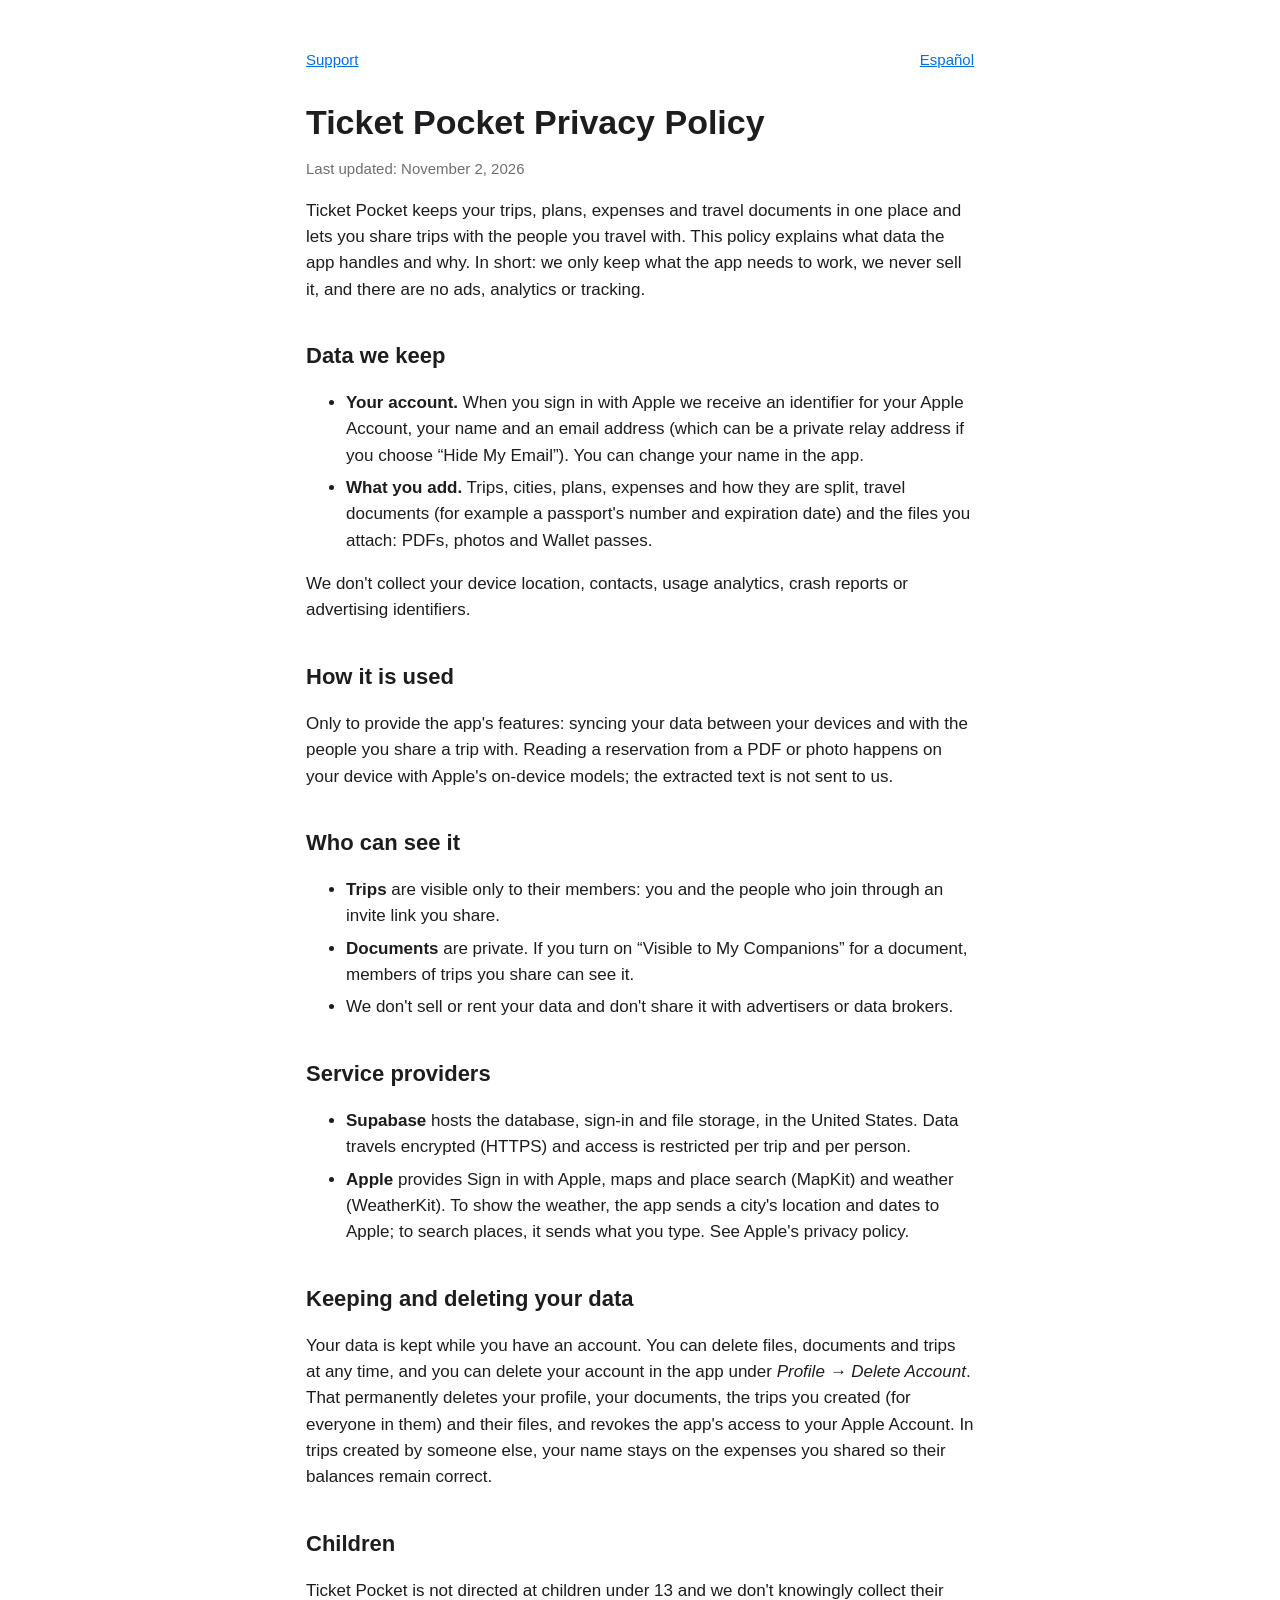
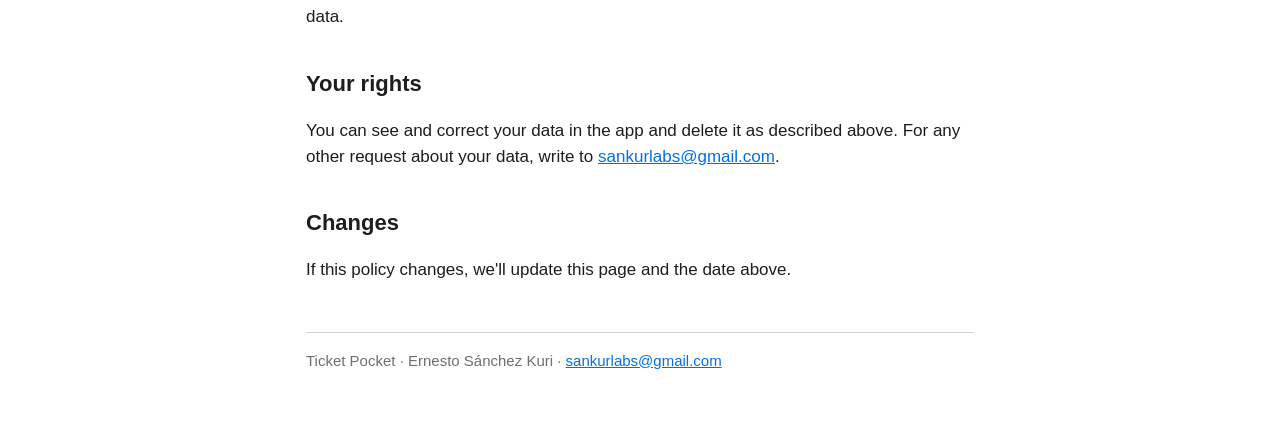
==== ticket-pocket/privacy/index.html @ 851bdd75 "Ticket Pocket support and privacy pages" ====
<!doctype html>
<html lang="en">
<head>
  <meta charset="utf-8">
  <meta name="viewport" content="width=device-width, initial-scale=1">
  <title>Ticket Pocket – Privacy Policy</title>
  <link rel="stylesheet" href="/style.css">
</head>
<body>
<main>
  <nav><a href="/ticket-pocket/support/">Support</a><a href="/ticket-pocket/privacy/es/" lang="es">Español</a></nav>
  <h1>Ticket Pocket Privacy Policy</h1>
  <p class="updated">Last updated: November 2, 2026</p>

  <p>Ticket Pocket keeps your trips, plans, expenses and travel documents in one place and lets you share
  trips with the people you travel with. This policy explains what data the app handles and why.
  In short: we only keep what the app needs to work, we never sell it, and there are no ads, analytics
  or tracking.</p>

  <h2>Data we keep</h2>
  <ul>
    <li><strong>Your account.</strong> When you sign in with Apple we receive an identifier for your Apple
      Account, your name and an email address (which can be a private relay address if you choose
      “Hide My Email”). You can change your name in the app.</li>
    <li><strong>What you add.</strong> Trips, cities, plans, expenses and how they are split, travel
      documents (for example a passport's number and expiration date) and the files you attach: PDFs,
      photos and Wallet passes.</li>
  </ul>
  <p>We don't collect your device location, contacts, usage analytics, crash reports or advertising
  identifiers.</p>

  <h2>How it is used</h2>
  <p>Only to provide the app's features: syncing your data between your devices and with the people you
  share a trip with. Reading a reservation from a PDF or photo happens on your device with Apple's
  on-device models; the extracted text is not sent to us.</p>

  <h2>Who can see it</h2>
  <ul>
    <li><strong>Trips</strong> are visible only to their members: you and the people who join through an
      invite link you share.</li>
    <li><strong>Documents</strong> are private. If you turn on “Visible to My Companions” for a
      document, members of trips you share can see it.</li>
    <li>We don't sell or rent your data and don't share it with advertisers or data brokers.</li>
  </ul>

  <h2>Service providers</h2>
  <ul>
    <li><strong>Supabase</strong> hosts the database, sign-in and file storage, in the United States.
      Data travels encrypted (HTTPS) and access is restricted per trip and per person.</li>
    <li><strong>Apple</strong> provides Sign in with Apple, maps and place search (MapKit) and weather
      (WeatherKit). To show the weather, the app sends a city's location and dates to Apple; to search
      places, it sends what you type. See Apple's privacy policy.</li>
  </ul>

  <h2>Keeping and deleting your data</h2>
  <p>Your data is kept while you have an account. You can delete files, documents and trips at any time,
  and you can delete your account in the app under <em>Profile → Delete Account</em>. That permanently
  deletes your profile, your documents, the trips you created (for everyone in them) and their files, and
  revokes the app's access to your Apple Account. In trips created by someone else, your name stays on the
  expenses you shared so their balances remain correct.</p>

  <h2>Children</h2>
  <p>Ticket Pocket is not directed at children under 13 and we don't knowingly collect their data.</p>

  <h2>Your rights</h2>
  <p>You can see and correct your data in the app and delete it as described above. For any other
  request about your data, write to <a href="mailto:sankurlabs@gmail.com">sankurlabs@gmail.com</a>.</p>

  <h2>Changes</h2>
  <p>If this policy changes, we'll update this page and the date above.</p>

  <footer>Ticket Pocket · Ernesto Sánchez Kuri · <a href="mailto:sankurlabs@gmail.com">sankurlabs@gmail.com</a></footer>
</main>
</body>
</html>
---- style.css ----
:root {
  --bg: #ffffff;
  --text: #1d1d1f;
  --muted: #6e6e73;
  --accent: #0071e3;
  --line: #d2d2d7;
}
@media (prefers-color-scheme: dark) {
  :root {
    --bg: #000000;
    --text: #f5f5f7;
    --muted: #a1a1a6;
    --accent: #2997ff;
    --line: #424245;
  }
}
* { box-sizing: border-box; }
body {
  margin: 0;
  background: var(--bg);
  color: var(--text);
  font: 17px/1.55 -apple-system, BlinkMacSystemFont, "Segoe UI", Roboto, sans-serif;
}
main { max-width: 700px; margin: 0 auto; padding: 48px 16px 64px; }
nav { display: flex; justify-content: space-between; gap: 16px; font-size: 15px; margin-bottom: 32px; }
a { color: var(--accent); }
h1 { font-size: 34px; line-height: 1.15; margin: 0 0 8px; }
h2 { font-size: 22px; margin: 36px 0 8px; }
.updated, footer { color: var(--muted); font-size: 15px; }
footer { border-top: 1px solid var(--line); margin-top: 48px; padding-top: 16px; }
li { margin-bottom: 6px; }
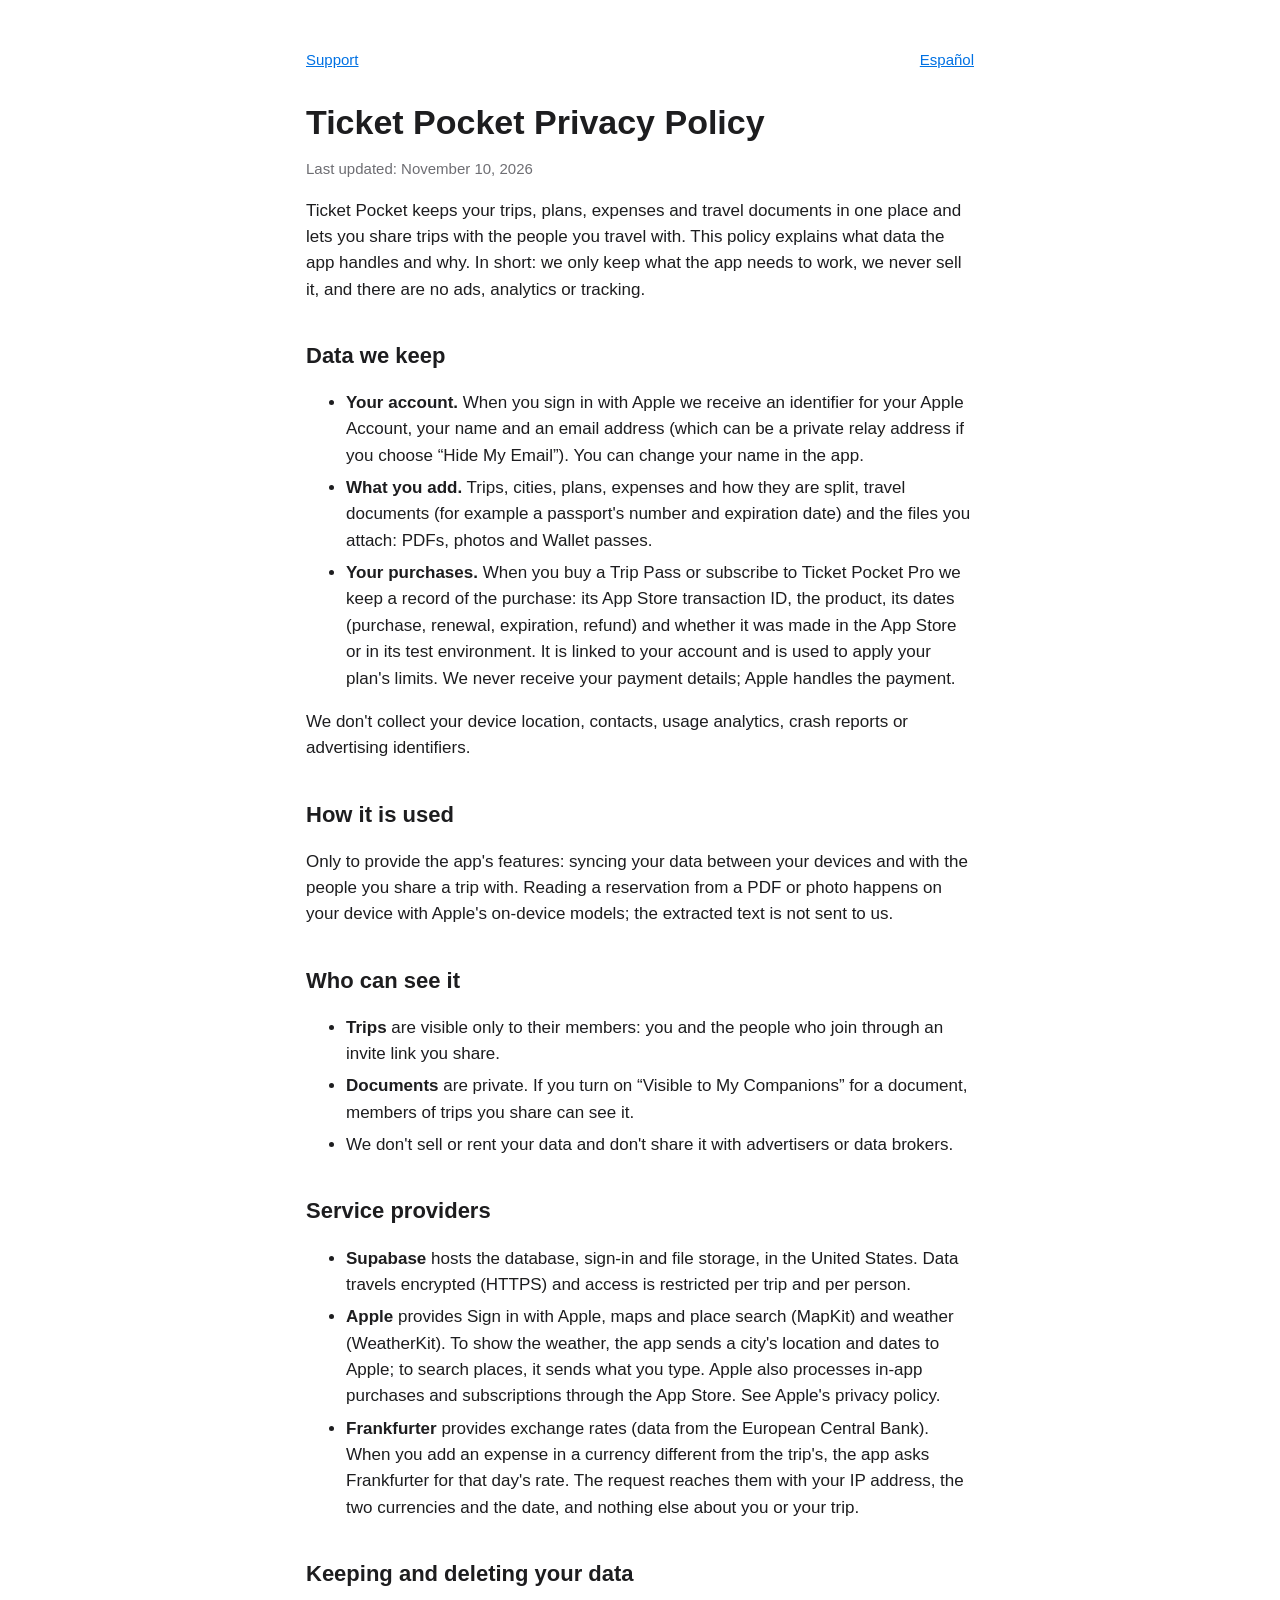
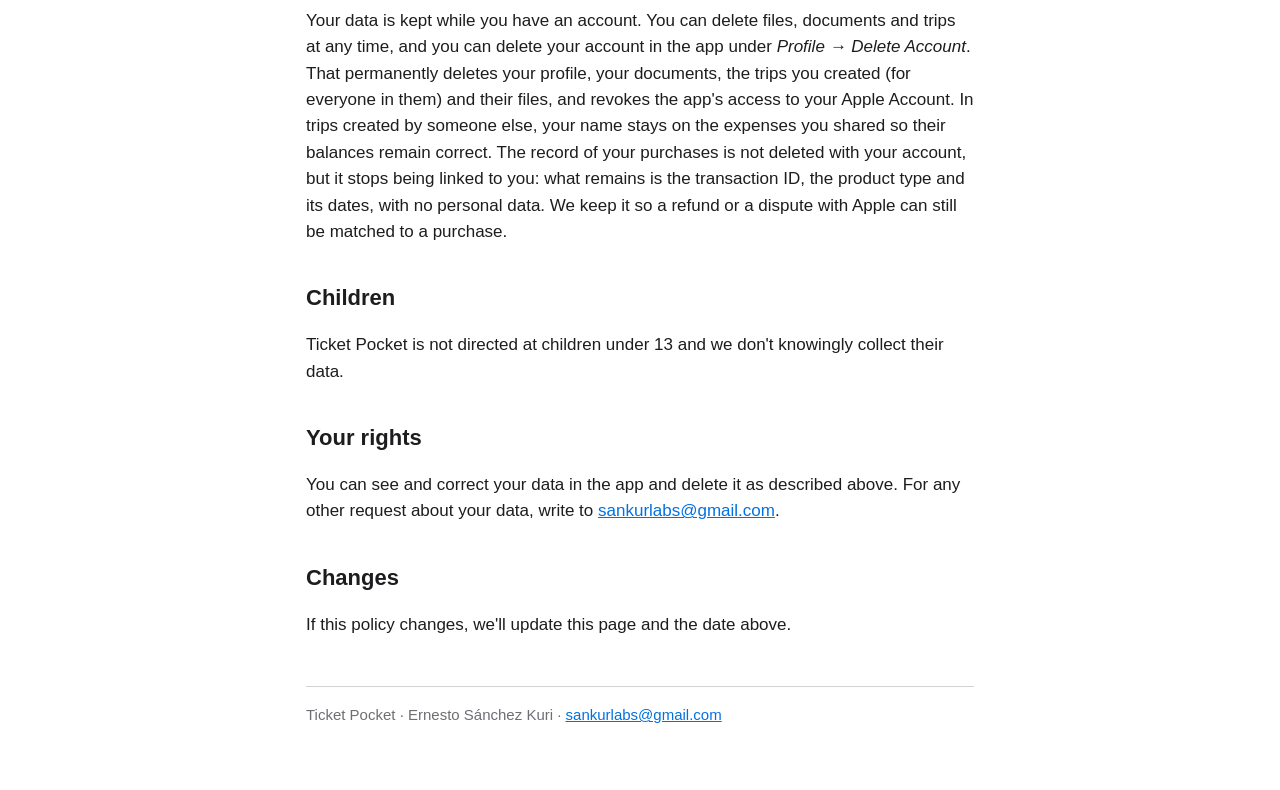
==== commit 40b93019: "Privacy policy: purchases and Frankfurter Ticket Pocket now records App Store purchases (issue #73) " ====
--- a/ticket-pocket/privacy/index.html
+++ b/ticket-pocket/privacy/index.html
@@ -10,7 +10,7 @@
 <main>
   <nav><a href="/ticket-pocket/support/">Support</a><a href="/ticket-pocket/privacy/es/" lang="es">Español</a></nav>
   <h1>Ticket Pocket Privacy Policy</h1>
-  <p class="updated">Last updated: November 2, 2026</p>
+  <p class="updated">Last updated: November 10, 2026</p>
 
   <p>Ticket Pocket keeps your trips, plans, expenses and travel documents in one place and lets you share
   trips with the people you travel with. This policy explains what data the app handles and why.
@@ -25,6 +25,11 @@
     <li><strong>What you add.</strong> Trips, cities, plans, expenses and how they are split, travel
       documents (for example a passport's number and expiration date) and the files you attach: PDFs,
       photos and Wallet passes.</li>
+    <li><strong>Your purchases.</strong> When you buy a Trip Pass or subscribe to Ticket Pocket Pro we keep
+      a record of the purchase: its App Store transaction ID, the product, its dates (purchase, renewal,
+      expiration, refund) and whether it was made in the App Store or in its test environment. It is linked
+      to your account and is used to apply your plan's limits. We never receive your payment details; Apple
+      handles the payment.</li>
   </ul>
   <p>We don't collect your device location, contacts, usage analytics, crash reports or advertising
   identifiers.</p>
@@ -49,7 +54,12 @@
       Data travels encrypted (HTTPS) and access is restricted per trip and per person.</li>
     <li><strong>Apple</strong> provides Sign in with Apple, maps and place search (MapKit) and weather
       (WeatherKit). To show the weather, the app sends a city's location and dates to Apple; to search
-      places, it sends what you type. See Apple's privacy policy.</li>
+      places, it sends what you type. Apple also processes in-app purchases and subscriptions through the
+      App Store. See Apple's privacy policy.</li>
+    <li><strong>Frankfurter</strong> provides exchange rates (data from the European Central Bank). When you
+      add an expense in a currency different from the trip's, the app asks Frankfurter for that day's rate.
+      The request reaches them with your IP address, the two currencies and the date, and nothing else about
+      you or your trip.</li>
   </ul>
 
   <h2>Keeping and deleting your data</h2>
@@ -57,7 +67,10 @@
   and you can delete your account in the app under <em>Profile → Delete Account</em>. That permanently
   deletes your profile, your documents, the trips you created (for everyone in them) and their files, and
   revokes the app's access to your Apple Account. In trips created by someone else, your name stays on the
-  expenses you shared so their balances remain correct.</p>
+  expenses you shared so their balances remain correct. The record of your purchases is not deleted with
+  your account, but it stops being linked to you: what remains is the transaction ID, the product type and
+  its dates, with no personal data. We keep it so a refund or a dispute with Apple can still be matched to a
+  purchase.</p>
 
   <h2>Children</h2>
   <p>Ticket Pocket is not directed at children under 13 and we don't knowingly collect their data.</p>
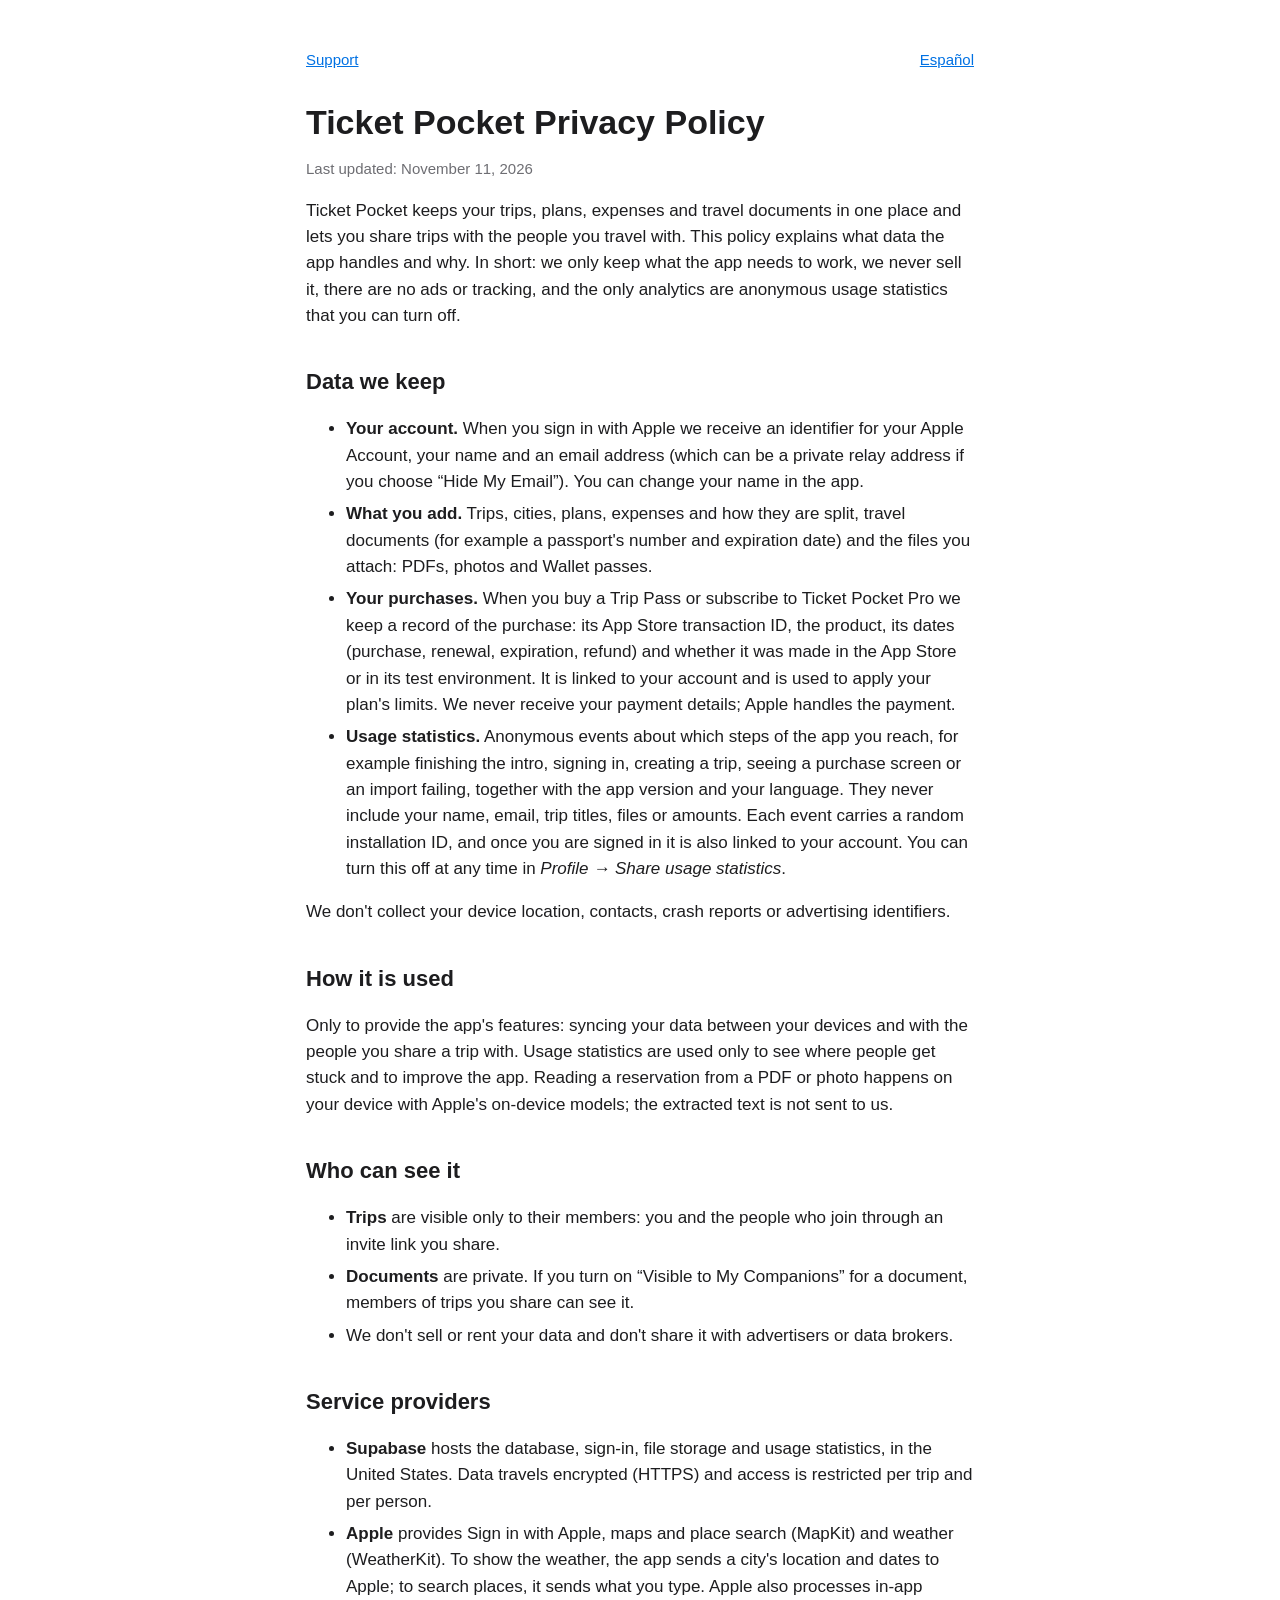
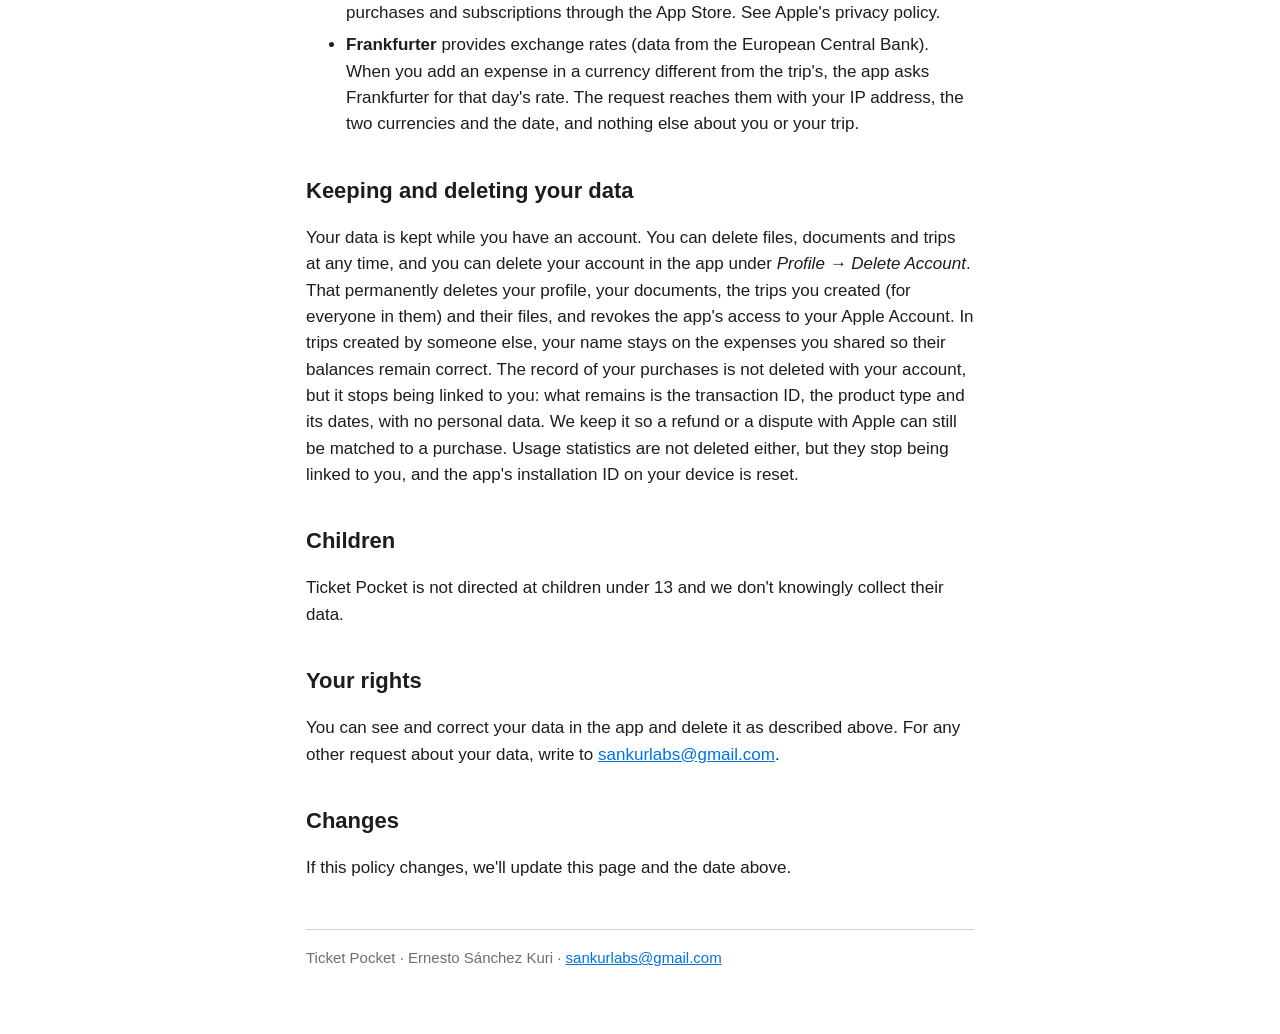
==== commit 2871c2b1: "Privacy policy: anonymous usage statistics Co-Authored-By: Claude Sonnet 5.5 <noreply@anthropic.com>" ====
--- a/ticket-pocket/privacy/index.html
+++ b/ticket-pocket/privacy/index.html
@@ -10,12 +10,12 @@
 <main>
   <nav><a href="/ticket-pocket/support/">Support</a><a href="/ticket-pocket/privacy/es/" lang="es">Español</a></nav>
   <h1>Ticket Pocket Privacy Policy</h1>
-  <p class="updated">Last updated: November 10, 2026</p>
+  <p class="updated">Last updated: November 11, 2026</p>
 
   <p>Ticket Pocket keeps your trips, plans, expenses and travel documents in one place and lets you share
   trips with the people you travel with. This policy explains what data the app handles and why.
-  In short: we only keep what the app needs to work, we never sell it, and there are no ads, analytics
-  or tracking.</p>
+  In short: we only keep what the app needs to work, we never sell it, there are no ads or tracking, and
+  the only analytics are anonymous usage statistics that you can turn off.</p>
 
   <h2>Data we keep</h2>
   <ul>
@@ -30,13 +30,19 @@
       expiration, refund) and whether it was made in the App Store or in its test environment. It is linked
       to your account and is used to apply your plan's limits. We never receive your payment details; Apple
       handles the payment.</li>
+    <li><strong>Usage statistics.</strong> Anonymous events about which steps of the app you reach, for
+      example finishing the intro, signing in, creating a trip, seeing a purchase screen or an import
+      failing, together with the app version and your language. They never include your name, email, trip
+      titles, files or amounts. Each event carries a random installation ID, and once you are signed in it
+      is also linked to your account. You can turn this off at any time in <em>Profile → Share usage
+      statistics</em>.</li>
   </ul>
-  <p>We don't collect your device location, contacts, usage analytics, crash reports or advertising
-  identifiers.</p>
+  <p>We don't collect your device location, contacts, crash reports or advertising identifiers.</p>
 
   <h2>How it is used</h2>
   <p>Only to provide the app's features: syncing your data between your devices and with the people you
-  share a trip with. Reading a reservation from a PDF or photo happens on your device with Apple's
+  share a trip with. Usage statistics are used only to see where people get stuck and to improve the
+  app. Reading a reservation from a PDF or photo happens on your device with Apple's
   on-device models; the extracted text is not sent to us.</p>
 
   <h2>Who can see it</h2>
@@ -50,7 +56,7 @@
 
   <h2>Service providers</h2>
   <ul>
-    <li><strong>Supabase</strong> hosts the database, sign-in and file storage, in the United States.
+    <li><strong>Supabase</strong> hosts the database, sign-in, file storage and usage statistics, in the United States.
       Data travels encrypted (HTTPS) and access is restricted per trip and per person.</li>
     <li><strong>Apple</strong> provides Sign in with Apple, maps and place search (MapKit) and weather
       (WeatherKit). To show the weather, the app sends a city's location and dates to Apple; to search
@@ -70,7 +76,8 @@
   expenses you shared so their balances remain correct. The record of your purchases is not deleted with
   your account, but it stops being linked to you: what remains is the transaction ID, the product type and
   its dates, with no personal data. We keep it so a refund or a dispute with Apple can still be matched to a
-  purchase.</p>
+  purchase. Usage statistics are not deleted either, but they stop being linked to you, and the app's
+  installation ID on your device is reset.</p>
 
   <h2>Children</h2>
   <p>Ticket Pocket is not directed at children under 13 and we don't knowingly collect their data.</p>
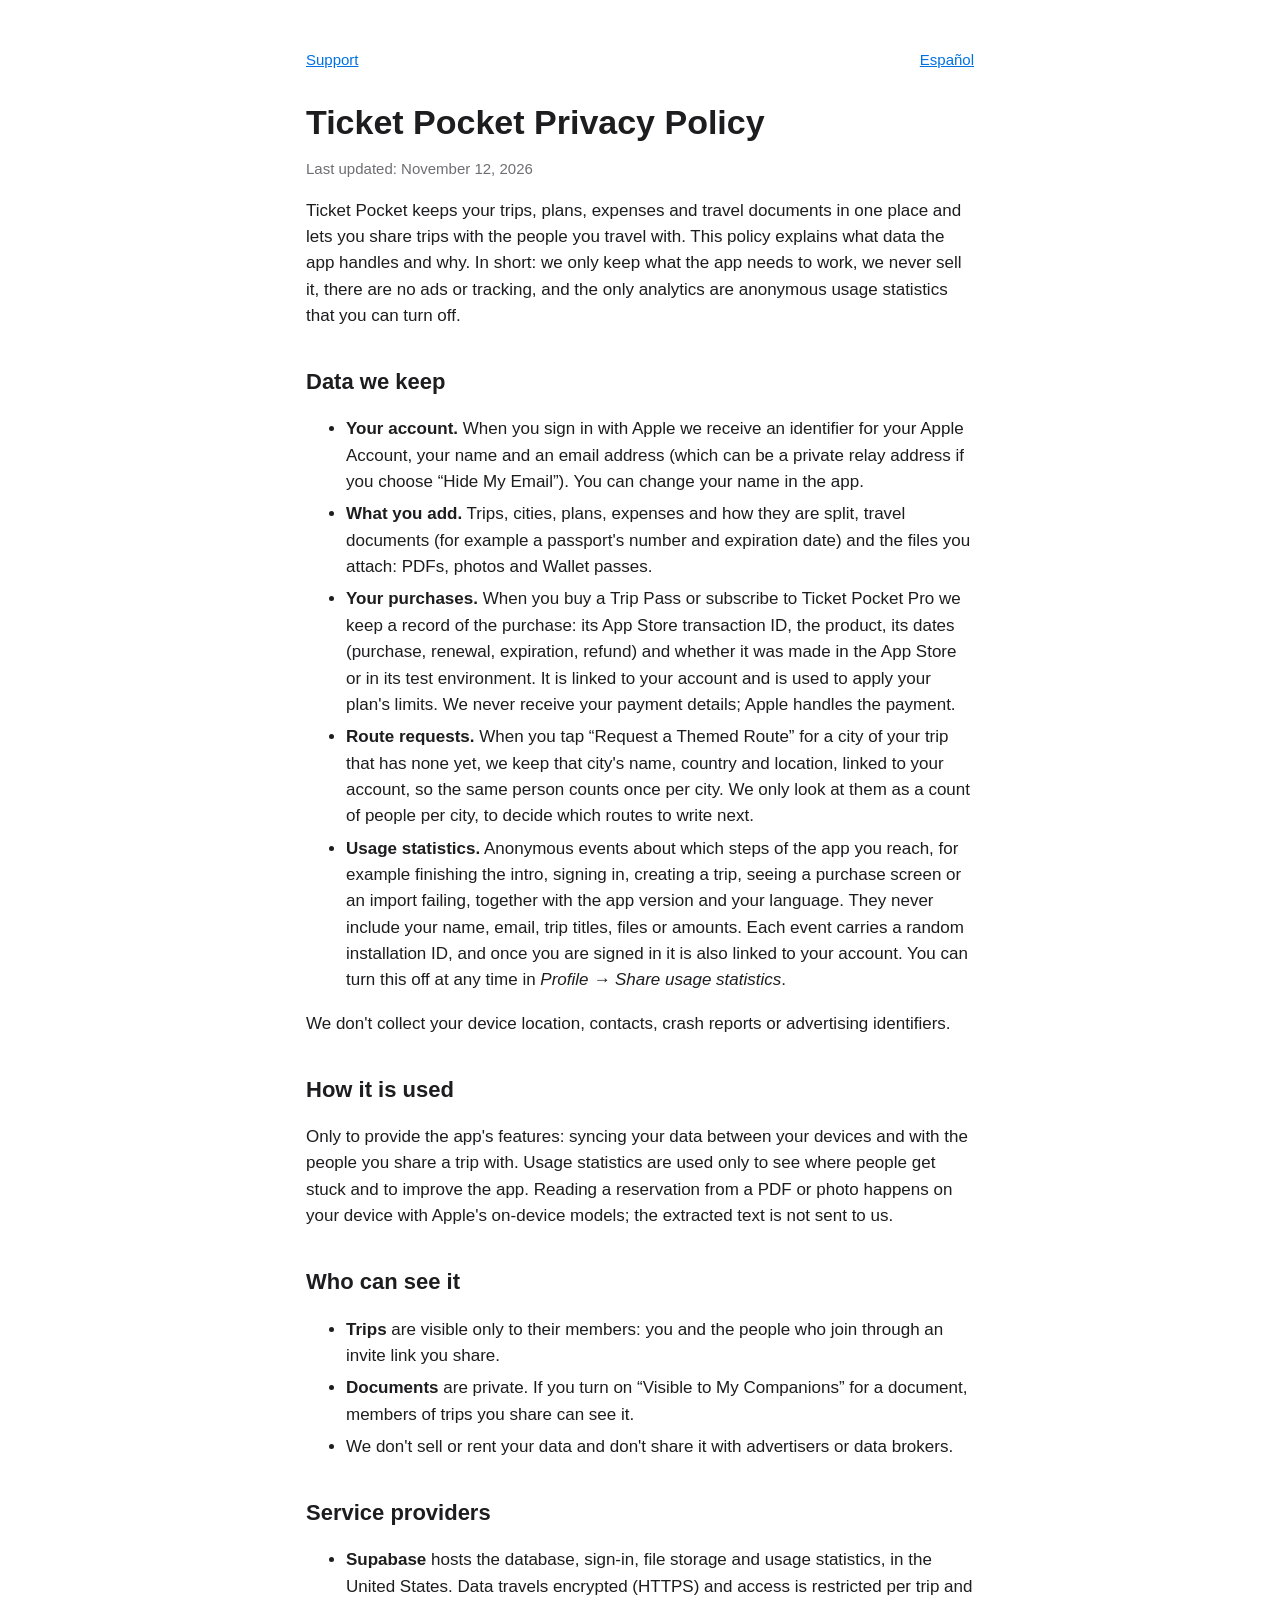
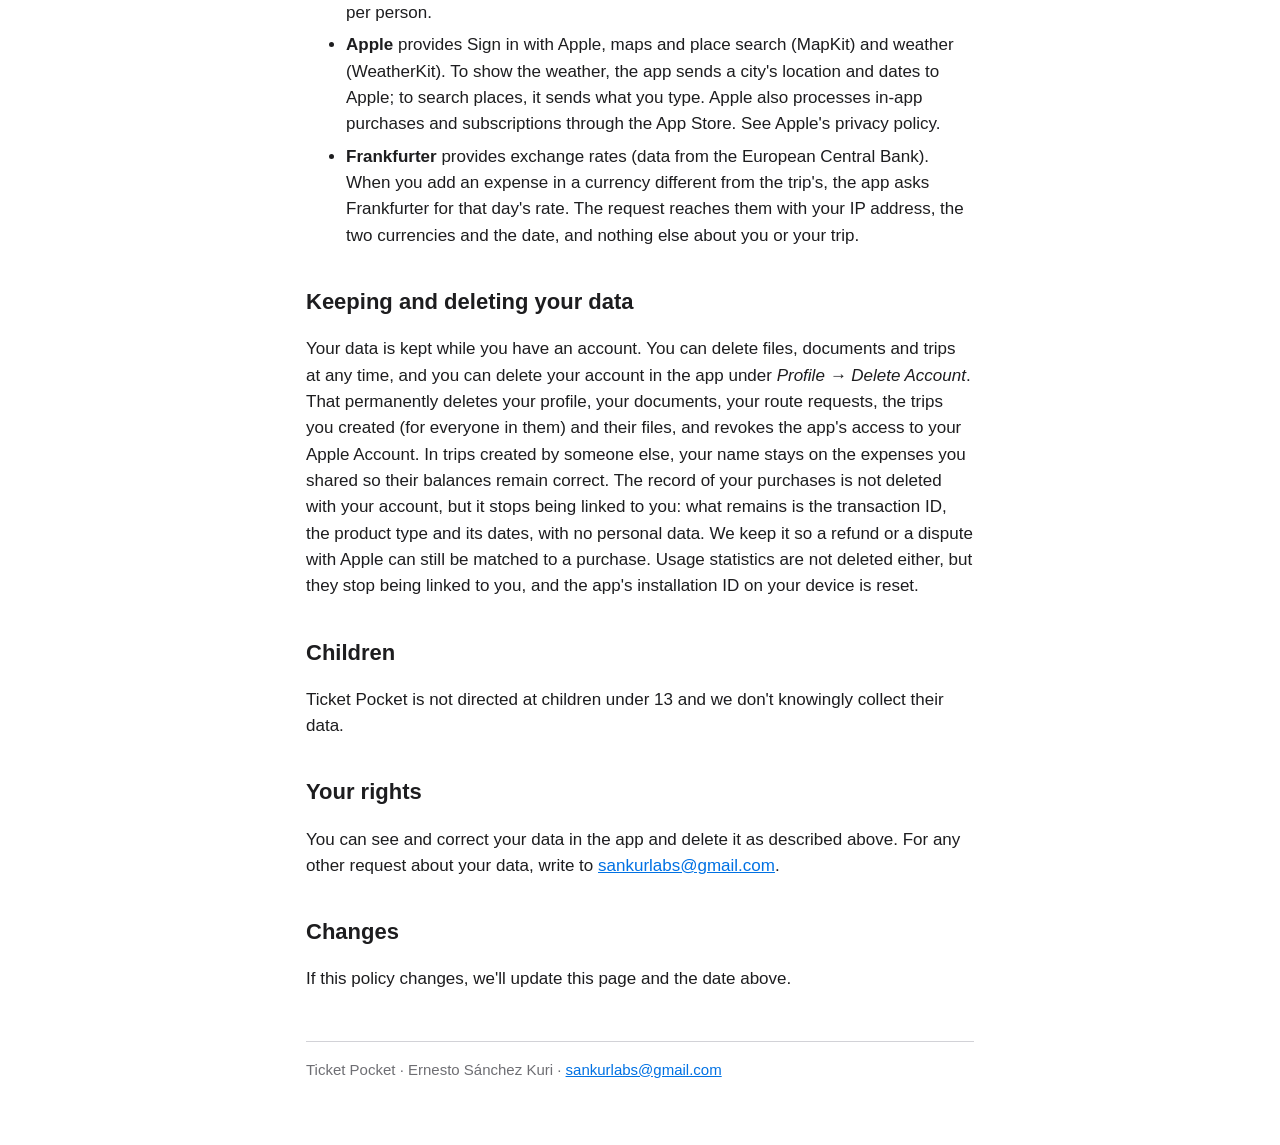
==== commit cc32575b: "Ticket Pocket: mention themed route requests in the privacy policy Co-Authored-By: Claude Opus 5.5 <" ====
--- a/ticket-pocket/privacy/index.html
+++ b/ticket-pocket/privacy/index.html
@@ -10,7 +10,7 @@
 <main>
   <nav><a href="/ticket-pocket/support/">Support</a><a href="/ticket-pocket/privacy/es/" lang="es">Español</a></nav>
   <h1>Ticket Pocket Privacy Policy</h1>
-  <p class="updated">Last updated: November 11, 2026</p>
+  <p class="updated">Last updated: November 12, 2026</p>
 
   <p>Ticket Pocket keeps your trips, plans, expenses and travel documents in one place and lets you share
   trips with the people you travel with. This policy explains what data the app handles and why.
@@ -30,6 +30,10 @@
       expiration, refund) and whether it was made in the App Store or in its test environment. It is linked
       to your account and is used to apply your plan's limits. We never receive your payment details; Apple
       handles the payment.</li>
+    <li><strong>Route requests.</strong> When you tap “Request a Themed Route” for a city of your trip that
+      has none yet, we keep that city's name, country and location, linked to your account, so the same
+      person counts once per city. We only look at them as a count of people per city, to decide which
+      routes to write next.</li>
     <li><strong>Usage statistics.</strong> Anonymous events about which steps of the app you reach, for
       example finishing the intro, signing in, creating a trip, seeing a purchase screen or an import
       failing, together with the app version and your language. They never include your name, email, trip
@@ -71,7 +75,8 @@
   <h2>Keeping and deleting your data</h2>
   <p>Your data is kept while you have an account. You can delete files, documents and trips at any time,
   and you can delete your account in the app under <em>Profile → Delete Account</em>. That permanently
-  deletes your profile, your documents, the trips you created (for everyone in them) and their files, and
+  deletes your profile, your documents, your route requests, the trips you created (for everyone in them)
+  and their files, and
   revokes the app's access to your Apple Account. In trips created by someone else, your name stays on the
   expenses you shared so their balances remain correct. The record of your purchases is not deleted with
   your account, but it stops being linked to you: what remains is the transaction ID, the product type and
